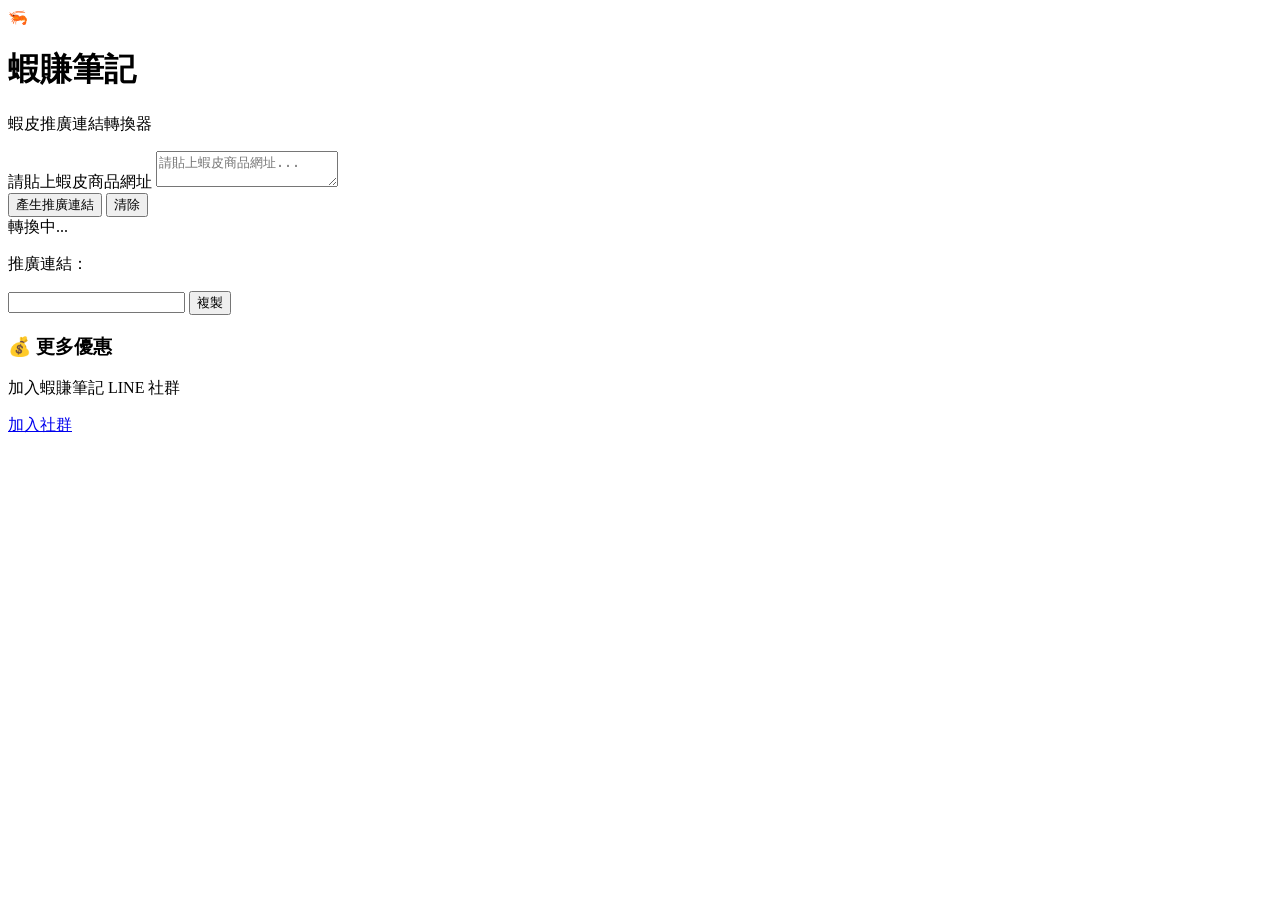
==== index.html @ cfafa2fb "Create index.html" ====
<!DOCTYPE html>
<html lang="zh-Hant">

<head>

    <meta charset="UTF-8">

    <meta
        name="viewport"
        content="width=device-width, initial-scale=1.0"
    >

    <title>蝦賺筆記｜推廣連結轉換器</title>

    <link rel="stylesheet" href="style.css">

</head>


<body>

<div class="container">

    <!-- Logo -->
    <div class="logo">
        🦐
    </div>


    <!-- 標題 -->
    <h1>
        蝦賺筆記
    </h1>

    <p class="subtitle">
        蝦皮推廣連結轉換器
    </p>


    <!-- 主要功能 -->
    <div class="card">

        <label for="urlInput">
            請貼上蝦皮商品網址
        </label>


        <textarea
            id="urlInput"
            placeholder="請貼上蝦皮商品網址..."
        ></textarea>


        <div class="buttons">

            <button
                id="convertBtn"
                class="primary"
            >
                產生推廣連結
            </button>


            <button
                id="clearBtn"
                class="secondary"
            >
                清除
            </button>

        </div>


        <!-- 載入中 -->
        <div
            id="loading"
            class="loading"
        >
            轉換中...
        </div>


        <!-- 錯誤 -->
        <div
            id="error"
            class="error"
        ></div>


        <!-- 結果 -->
        <div
            id="result"
            class="result"
        >

            <p>
                推廣連結：
            </p>


            <div class="resultBox">

                <input
                    id="resultUrl"
                    readonly
                >


                <button
                    id="copyBtn"
                >
                    複製
                </button>

            </div>

        </div>

    </div>


    <!-- LINE 社群 -->
    <div class="community">

        <h3>
            💰 更多優惠
        </h3>

        <p>
            加入蝦賺筆記 LINE 社群
        </p>


        <a
            href="#"
            target="_blank"
        >
            加入社群
        </a>

    </div>

</div>


<script src="script.js"></script>

</body>

</html>
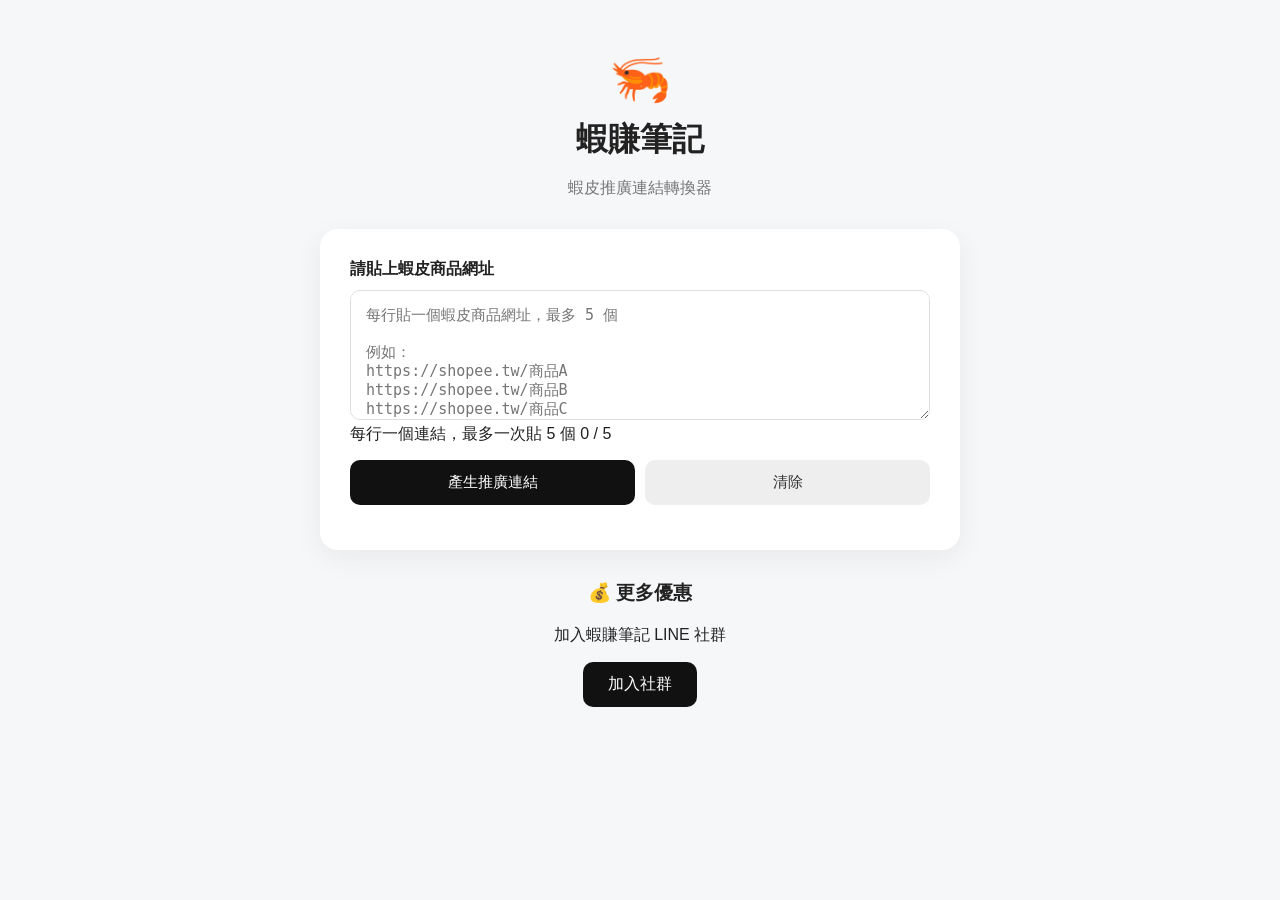
==== commit e5465c65: "Update index.html" ====
--- a/index.html
+++ b/index.html
@@ -10,7 +10,7 @@
         content="width=device-width, initial-scale=1.0"
     >
 
-    <title>蝦賺筆記｜推廣連結轉換器</title>
+    <title>蝦賺筆記｜蝦皮推廣連結轉換器</title>
 
     <link rel="stylesheet" href="style.css">
 
@@ -19,131 +19,136 @@
 
 <body>
 
-<div class="container">
+    <main class="container">
 
-    <!-- Logo -->
-    <div class="logo">
-        🦐
-    </div>
-
-
-    <!-- 標題 -->
-    <h1>
-        蝦賺筆記
-    </h1>
-
-    <p class="subtitle">
-        蝦皮推廣連結轉換器
-    </p>
-
-
-    <!-- 主要功能 -->
-    <div class="card">
-
-        <label for="urlInput">
-            請貼上蝦皮商品網址
-        </label>
-
-
-        <textarea
-            id="urlInput"
-            placeholder="請貼上蝦皮商品網址..."
-        ></textarea>
-
-
-        <div class="buttons">
-
-            <button
-                id="convertBtn"
-                class="primary"
-            >
-                產生推廣連結
-            </button>
-
-
-            <button
-                id="clearBtn"
-                class="secondary"
-            >
-                清除
-            </button>
-
+        <!-- Logo -->
+        <div class="logo">
+            🦐
         </div>
 
 
-        <!-- 載入中 -->
-        <div
-            id="loading"
-            class="loading"
-        >
-            轉換中...
-        </div>
+        <!-- 標題 -->
+        <h1>
+            蝦賺筆記
+        </h1>
 
 
-        <!-- 錯誤 -->
-        <div
-            id="error"
-            class="error"
-        ></div>
+        <p class="subtitle">
+            蝦皮推廣連結轉換器
+        </p>
 
 
-        <!-- 結果 -->
-        <div
-            id="result"
-            class="result"
-        >
+        <!-- 主要卡片 -->
+        <section class="card">
 
-            <p>
-                推廣連結：
-            </p>
+            <label for="urlInput">
+                請貼上蝦皮商品網址
+            </label>
 
 
-            <div class="resultBox">
+            <textarea
+                id="urlInput"
+                placeholder="每行貼一個蝦皮商品網址，最多 5 個&#10;&#10;例如：&#10;https://shopee.tw/商品A&#10;https://shopee.tw/商品B&#10;https://shopee.tw/商品C"
+            ></textarea>
 
-                <input
-                    id="resultUrl"
-                    readonly
+
+            <!-- 網址數量 -->
+            <div class="input-hint">
+
+                <span>
+                    每行一個連結，最多一次貼 5 個
+                </span>
+
+                <span id="linkCount">
+                    0 / 5
+                </span>
+
+            </div>
+
+
+            <!-- 按鈕 -->
+            <div class="buttons">
+
+                <button
+                    id="convertBtn"
+                    class="primary"
                 >
+                    產生推廣連結
+                </button>
 
 
                 <button
-                    id="copyBtn"
+                    id="clearBtn"
+                    class="secondary"
                 >
-                    複製
+                    清除
                 </button>
 
             </div>
 
-        </div>
 
-    </div>
+            <!-- 載入中 -->
+            <div
+                id="loading"
+                class="loading"
+            >
+                <div class="spinner"></div>
+
+                <span>
+                    轉換中...
+                </span>
+
+            </div>
 
 
-    <!-- LINE 社群 -->
-    <div class="community">
-
-        <h3>
-            💰 更多優惠
-        </h3>
-
-        <p>
-            加入蝦賺筆記 LINE 社群
-        </p>
+            <!-- 錯誤訊息 -->
+            <div
+                id="error"
+                class="error"
+            ></div>
 
 
-        <a
-            href="#"
-            target="_blank"
-        >
-            加入社群
-        </a>
+            <!-- 結果 -->
+            <div
+                id="result"
+                class="result"
+            ></div>
 
-    </div>
-
-</div>
+        </section>
 
 
-<script src="script.js"></script>
+        <!-- LINE 社群 -->
+        <section class="community">
+
+            <h3>
+                💰 更多優惠
+            </h3>
+
+
+            <p>
+                加入蝦賺筆記 LINE 社群
+            </p>
+
+
+            <!--
+                之後把 href="#"
+                改成你的 LINE 社群網址
+            -->
+
+            <a
+                href="#"
+                target="_blank"
+                rel="noopener noreferrer"
+            >
+                加入社群
+            </a>
+
+        </section>
+
+    </main>
+
+
+    <script src="script.js"></script>
 
 </body>
 
--- a/style.css
+++ b/style.css
@@ -0,0 +1,274 @@
+* {
+    box-sizing: border-box;
+}
+
+
+body {
+
+    margin: 0;
+
+    font-family:
+        Arial,
+        "Noto Sans TC",
+        sans-serif;
+
+    background: #f6f7f9;
+
+    color: #222;
+}
+
+
+.container {
+
+    width: 100%;
+
+    max-width: 680px;
+
+    margin: 0 auto;
+
+    padding: 50px 20px;
+}
+
+
+/* Logo */
+
+.logo {
+
+    text-align: center;
+
+    font-size: 50px;
+}
+
+
+/* 標題 */
+
+h1 {
+
+    text-align: center;
+
+    margin: 10px 0 5px;
+}
+
+
+.subtitle {
+
+    text-align: center;
+
+    color: #777;
+
+    margin-bottom: 30px;
+}
+
+
+/* 卡片 */
+
+.card {
+
+    background: white;
+
+    padding: 30px;
+
+    border-radius: 18px;
+
+    box-shadow:
+        0 8px 30px
+        rgba(0,0,0,0.06);
+}
+
+
+label {
+
+    display: block;
+
+    margin-bottom: 10px;
+
+    font-weight: bold;
+}
+
+
+/* 輸入框 */
+
+textarea {
+
+    width: 100%;
+
+    min-height: 130px;
+
+    resize: vertical;
+
+    padding: 15px;
+
+    border: 1px solid #ddd;
+
+    border-radius: 10px;
+
+    font-size: 15px;
+
+    outline: none;
+}
+
+
+textarea:focus {
+
+    border-color: #999;
+}
+
+
+/* 按鈕 */
+
+.buttons {
+
+    display: flex;
+
+    gap: 10px;
+
+    margin-top: 15px;
+}
+
+
+button {
+
+    border: none;
+
+    cursor: pointer;
+
+    padding: 13px 20px;
+
+    border-radius: 10px;
+
+    font-size: 15px;
+
+    flex: 1;
+}
+
+
+.primary {
+
+    background: #111;
+
+    color: white;
+}
+
+
+.secondary {
+
+    background: #eee;
+
+    color: #333;
+}
+
+
+/* Loading */
+
+.loading {
+
+    display: none;
+
+    margin-top: 20px;
+
+    text-align: center;
+
+    color: #777;
+}
+
+
+/* 結果 */
+
+.result {
+
+    display: none;
+
+    margin-top: 25px;
+}
+
+
+.resultBox {
+
+    display: flex;
+
+    gap: 8px;
+}
+
+
+.resultBox input {
+
+    flex: 1;
+
+    padding: 12px;
+
+    border: 1px solid #ddd;
+
+    border-radius: 8px;
+
+    min-width: 0;
+}
+
+
+.resultBox button {
+
+    flex: 0 0 80px;
+
+    background: #111;
+
+    color: white;
+}
+
+
+/* 錯誤 */
+
+.error {
+
+    color: #d00;
+
+    margin-top: 15px;
+}
+
+
+/* LINE */
+
+.community {
+
+    text-align: center;
+
+    margin-top: 30px;
+}
+
+
+.community a {
+
+    display: inline-block;
+
+    padding: 12px 25px;
+
+    background: #111;
+
+    color: white;
+
+    text-decoration: none;
+
+    border-radius: 10px;
+}
+
+
+/* 手機版 */
+
+@media (max-width: 600px) {
+
+    .container {
+
+        padding: 30px 15px;
+    }
+
+
+    .card {
+
+        padding: 20px;
+    }
+
+
+    .buttons {
+
+        flex-direction: column;
+    }
+
+}
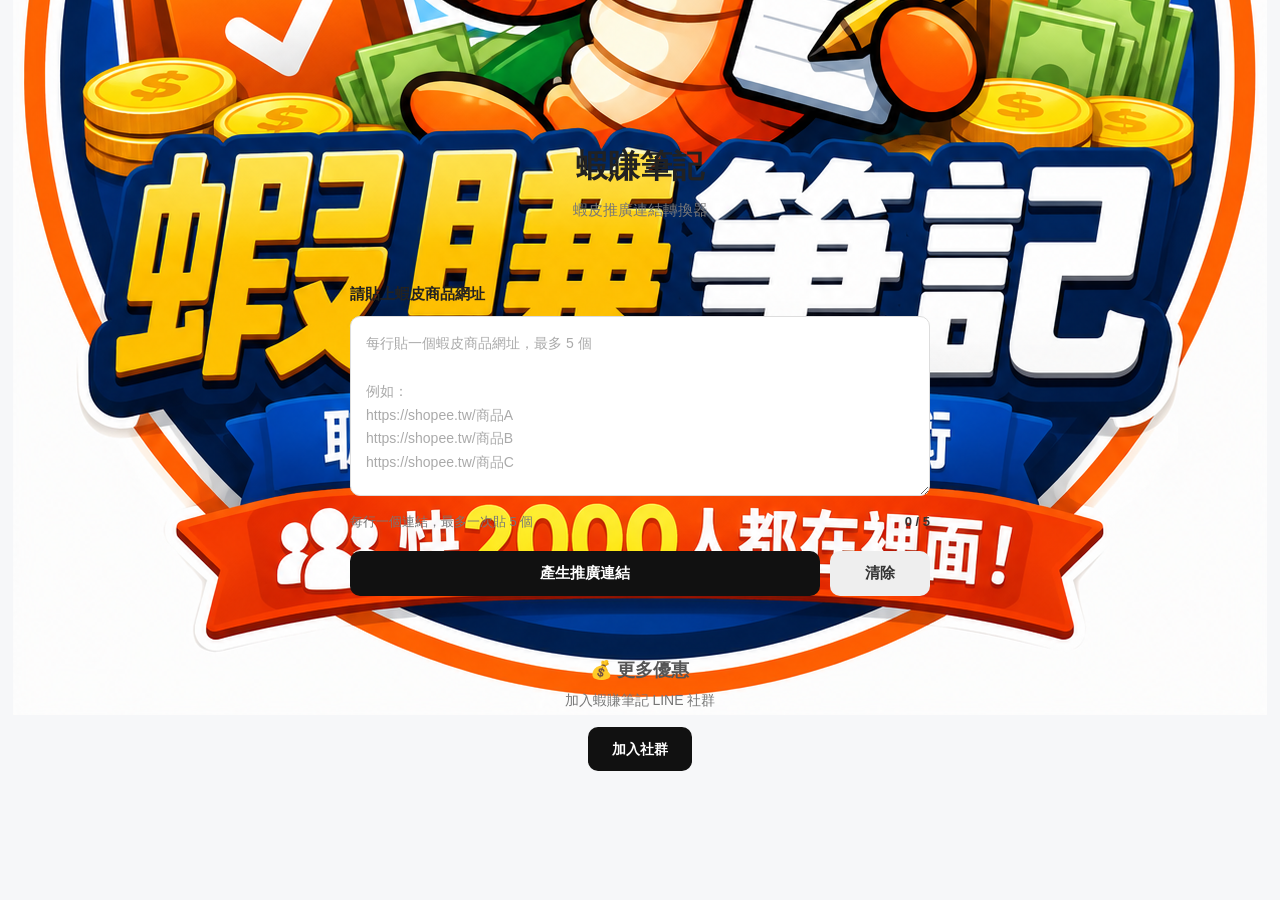
==== commit 4c504e89: "Update index.html" ====
--- a/index.html
+++ b/index.html
@@ -22,9 +22,12 @@
     <main class="container">
 
         <!-- Logo -->
-        <div class="logo">
-            🦐
-        </div>
+      <div class="logo">
+    <img
+        src="3718ece7-c7e1-4d12-a52c-10998a1e6859.png"
+        alt="蝦賺筆記"
+    >
+</div>
 
 
         <!-- 標題 -->
--- a/style.css
+++ b/style.css
@@ -1,5 +1,14 @@
+/* =========================
+   基本設定
+========================= */
+
 * {
     box-sizing: border-box;
+}
+
+
+html {
+    scroll-behavior: smooth;
 }
 
 
@@ -10,13 +19,20 @@
     font-family:
         Arial,
         "Noto Sans TC",
+        "Microsoft JhengHei",
         sans-serif;
 
     background: #f6f7f9;
 
     color: #222;
-}
-
+
+    line-height: 1.6;
+}
+
+
+/* =========================
+   主容器
+========================= */
 
 .container {
 
@@ -26,41 +42,71 @@
 
     margin: 0 auto;
 
-    padding: 50px 20px;
-}
-
-
-/* Logo */
+    padding: 50px 20px 60px;
+}
+
+
+/* =========================
+   Logo
+========================= */
 
 .logo {
 
+    width: 76px;
+
+    height: 76px;
+
+    margin: 0 auto 15px;
+
+    display: flex;
+
+    align-items: center;
+
+    justify-content: center;
+
+    background: white;
+
+    border-radius: 50%;
+
+    font-size: 42px;
+
+    box-shadow:
+        0 8px 25px
+        rgba(0, 0, 0, 0.08);
+}
+
+
+/* =========================
+   標題
+========================= */
+
+h1 {
+
     text-align: center;
 
-    font-size: 50px;
-}
-
-
-/* 標題 */
-
-h1 {
+    margin: 0;
+
+    font-size: 32px;
+
+    font-weight: 700;
+}
+
+
+.subtitle {
 
     text-align: center;
 
-    margin: 10px 0 5px;
-}
-
-
-.subtitle {
-
-    text-align: center;
+    margin: 6px 0 30px;
 
     color: #777;
 
-    margin-bottom: 30px;
-}
-
-
-/* 卡片 */
+    font-size: 15px;
+}
+
+
+/* =========================
+   主要卡片
+========================= */
 
 .card {
 
@@ -72,9 +118,13 @@
 
     box-shadow:
         0 8px 30px
-        rgba(0,0,0,0.06);
-}
-
+        rgba(0, 0, 0, 0.06);
+}
+
+
+/* =========================
+   Label
+========================= */
 
 label {
 
@@ -82,187 +132,452 @@
 
     margin-bottom: 10px;
 
-    font-weight: bold;
-}
-
-
-/* 輸入框 */
+    font-size: 15px;
+
+    font-weight: 700;
+}
+
+
+/* =========================
+   輸入框
+========================= */
 
 textarea {
 
     width: 100%;
 
-    min-height: 130px;
+    min-height: 180px;
+
+    padding: 15px;
 
     resize: vertical;
 
-    padding: 15px;
-
     border: 1px solid #ddd;
 
     border-radius: 10px;
 
+    outline: none;
+
+    background: #fff;
+
+    color: #222;
+
+    font-family:
+        Arial,
+        "Noto Sans TC",
+        "Microsoft JhengHei",
+        sans-serif;
+
+    font-size: 14px;
+
+    line-height: 1.7;
+
+    transition:
+        border-color 0.2s,
+        box-shadow 0.2s;
+}
+
+
+textarea::placeholder {
+
+    color: #aaa;
+}
+
+
+textarea:focus {
+
+    border-color: #999;
+
+    box-shadow:
+        0 0 0 3px
+        rgba(0, 0, 0, 0.04);
+}
+
+
+/* =========================
+   網址數量提示
+========================= */
+
+.input-hint {
+
+    display: flex;
+
+    align-items: center;
+
+    justify-content: space-between;
+
+    gap: 10px;
+
+    margin-top: 8px;
+
+    color: #777;
+
+    font-size: 13px;
+}
+
+
+#linkCount {
+
+    flex-shrink: 0;
+
+    font-weight: 700;
+
+    color: #333;
+}
+
+
+/* =========================
+   按鈕區
+========================= */
+
+.buttons {
+
+    display: flex;
+
+    gap: 10px;
+
+    margin-top: 18px;
+}
+
+
+button {
+
+    border: none;
+
+    cursor: pointer;
+
+    padding: 13px 20px;
+
+    border-radius: 10px;
+
+    font-family: inherit;
+
     font-size: 15px;
 
+    font-weight: 600;
+
+    transition:
+        opacity 0.2s,
+        transform 0.1s;
+}
+
+
+button:hover {
+
+    opacity: 0.88;
+}
+
+
+button:active {
+
+    transform: scale(0.98);
+}
+
+
+/* 主要按鈕 */
+
+.primary {
+
+    flex: 1;
+
+    background: #111;
+
+    color: white;
+}
+
+
+/* 次要按鈕 */
+
+.secondary {
+
+    flex: 0 0 100px;
+
+    background: #eee;
+
+    color: #333;
+}
+
+
+/* =========================
+   Loading
+========================= */
+
+.loading {
+
+    display: none;
+
+    align-items: center;
+
+    justify-content: center;
+
+    gap: 10px;
+
+    margin-top: 22px;
+
+    color: #777;
+
+    font-size: 14px;
+}
+
+
+.spinner {
+
+    width: 18px;
+
+    height: 18px;
+
+    border: 2px solid #ddd;
+
+    border-top-color: #333;
+
+    border-radius: 50%;
+
+    animation:
+        spin 0.8s linear infinite;
+}
+
+
+@keyframes spin {
+
+    from {
+        transform: rotate(0deg);
+    }
+
+    to {
+        transform: rotate(360deg);
+    }
+
+}
+
+
+/* =========================
+   錯誤訊息
+========================= */
+
+.error {
+
+    display: none;
+
+    margin-top: 18px;
+
+    padding: 12px 14px;
+
+    border-radius: 8px;
+
+    background: #fff0f0;
+
+    color: #d00000;
+
+    font-size: 14px;
+}
+
+
+/* =========================
+   結果區
+========================= */
+
+.result {
+
+    display: none;
+
+    margin-top: 25px;
+
+    padding-top: 20px;
+
+    border-top: 1px solid #eee;
+}
+
+
+.result-title {
+
+    margin: 0 0 15px;
+
+    font-size: 15px;
+
+    font-weight: 700;
+}
+
+
+/* =========================
+   單一結果
+========================= */
+
+.resultItem {
+
+    display: flex;
+
+    align-items: center;
+
+    gap: 8px;
+
+    margin-bottom: 10px;
+}
+
+
+.resultItem input {
+
+    flex: 1;
+
+    min-width: 0;
+
+    padding: 12px;
+
+    border: 1px solid #ddd;
+
+    border-radius: 8px;
+
+    background: #f9f9f9;
+
+    color: #333;
+
+    font-family: inherit;
+
+    font-size: 13px;
+
     outline: none;
 }
 
 
-textarea:focus {
-
-    border-color: #999;
-}
-
-
-/* 按鈕 */
-
-.buttons {
-
-    display: flex;
-
-    gap: 10px;
-
-    margin-top: 15px;
-}
-
-
-button {
-
-    border: none;
-
-    cursor: pointer;
-
-    padding: 13px 20px;
+.resultItem button {
+
+    flex: 0 0 75px;
+
+    padding: 12px 10px;
+
+    background: #111;
+
+    color: white;
+
+    font-size: 13px;
+}
+
+
+/* =========================
+   全部複製
+========================= */
+
+.copyAll {
+
+    width: 100%;
+
+    margin-top: 5px;
+
+    background: #111;
+
+    color: white;
+}
+
+
+/* =========================
+   LINE 社群
+========================= */
+
+.community {
+
+    text-align: center;
+
+    margin-top: 30px;
+
+    color: #555;
+}
+
+
+.community h3 {
+
+    margin: 0 0 5px;
+
+    font-size: 18px;
+}
+
+
+.community p {
+
+    margin: 0 0 15px;
+
+    font-size: 14px;
+
+    color: #777;
+}
+
+
+.community a {
+
+    display: inline-block;
+
+    padding: 11px 24px;
 
     border-radius: 10px;
 
-    font-size: 15px;
-
-    flex: 1;
-}
-
-
-.primary {
-
     background: #111;
 
     color: white;
-}
-
-
-.secondary {
-
-    background: #eee;
-
-    color: #333;
-}
-
-
-/* Loading */
-
-.loading {
-
-    display: none;
-
-    margin-top: 20px;
-
-    text-align: center;
-
-    color: #777;
-}
-
-
-/* 結果 */
-
-.result {
-
-    display: none;
-
-    margin-top: 25px;
-}
-
-
-.resultBox {
-
-    display: flex;
-
-    gap: 8px;
-}
-
-
-.resultBox input {
-
-    flex: 1;
-
-    padding: 12px;
-
-    border: 1px solid #ddd;
-
-    border-radius: 8px;
-
-    min-width: 0;
-}
-
-
-.resultBox button {
-
-    flex: 0 0 80px;
-
-    background: #111;
-
-    color: white;
-}
-
-
-/* 錯誤 */
-
-.error {
-
-    color: #d00;
-
-    margin-top: 15px;
-}
-
-
-/* LINE */
-
-.community {
-
-    text-align: center;
-
-    margin-top: 30px;
-}
-
-
-.community a {
-
-    display: inline-block;
-
-    padding: 12px 25px;
-
-    background: #111;
-
-    color: white;
 
     text-decoration: none;
 
-    border-radius: 10px;
-}
-
-
-/* 手機版 */
+    font-size: 14px;
+
+    font-weight: 600;
+
+    transition: opacity 0.2s;
+}
+
+
+.community a:hover {
+
+    opacity: 0.85;
+}
+
+
+/* =========================
+   手機版
+========================= */
 
 @media (max-width: 600px) {
 
     .container {
 
-        padding: 30px 15px;
+        padding:
+            30px
+            15px
+            50px;
+    }
+
+
+    .logo {
+
+        width: 68px;
+
+        height: 68px;
+
+        font-size: 36px;
+    }
+
+
+    h1 {
+
+        font-size: 28px;
+    }
+
+
+    .subtitle {
+
+        margin-bottom: 24px;
     }
 
 
     .card {
 
         padding: 20px;
+
+        border-radius: 15px;
+    }
+
+
+    textarea {
+
+        min-height: 170px;
+
+        font-size: 14px;
     }
 
 
@@ -271,4 +586,41 @@
         flex-direction: column;
     }
 
-}
+
+    .primary,
+    .secondary {
+
+        flex: none;
+
+        width: 100%;
+    }
+
+
+    .input-hint {
+
+        align-items: flex-start;
+
+        font-size: 12px;
+    }
+
+
+    .resultItem {
+
+        flex-direction: column;
+
+        align-items: stretch;
+    }
+
+
+    .resultItem input {
+
+        width: 100%;
+    }
+
+
+    .resultItem button {
+
+        width: 100%;
+    }
+
+}
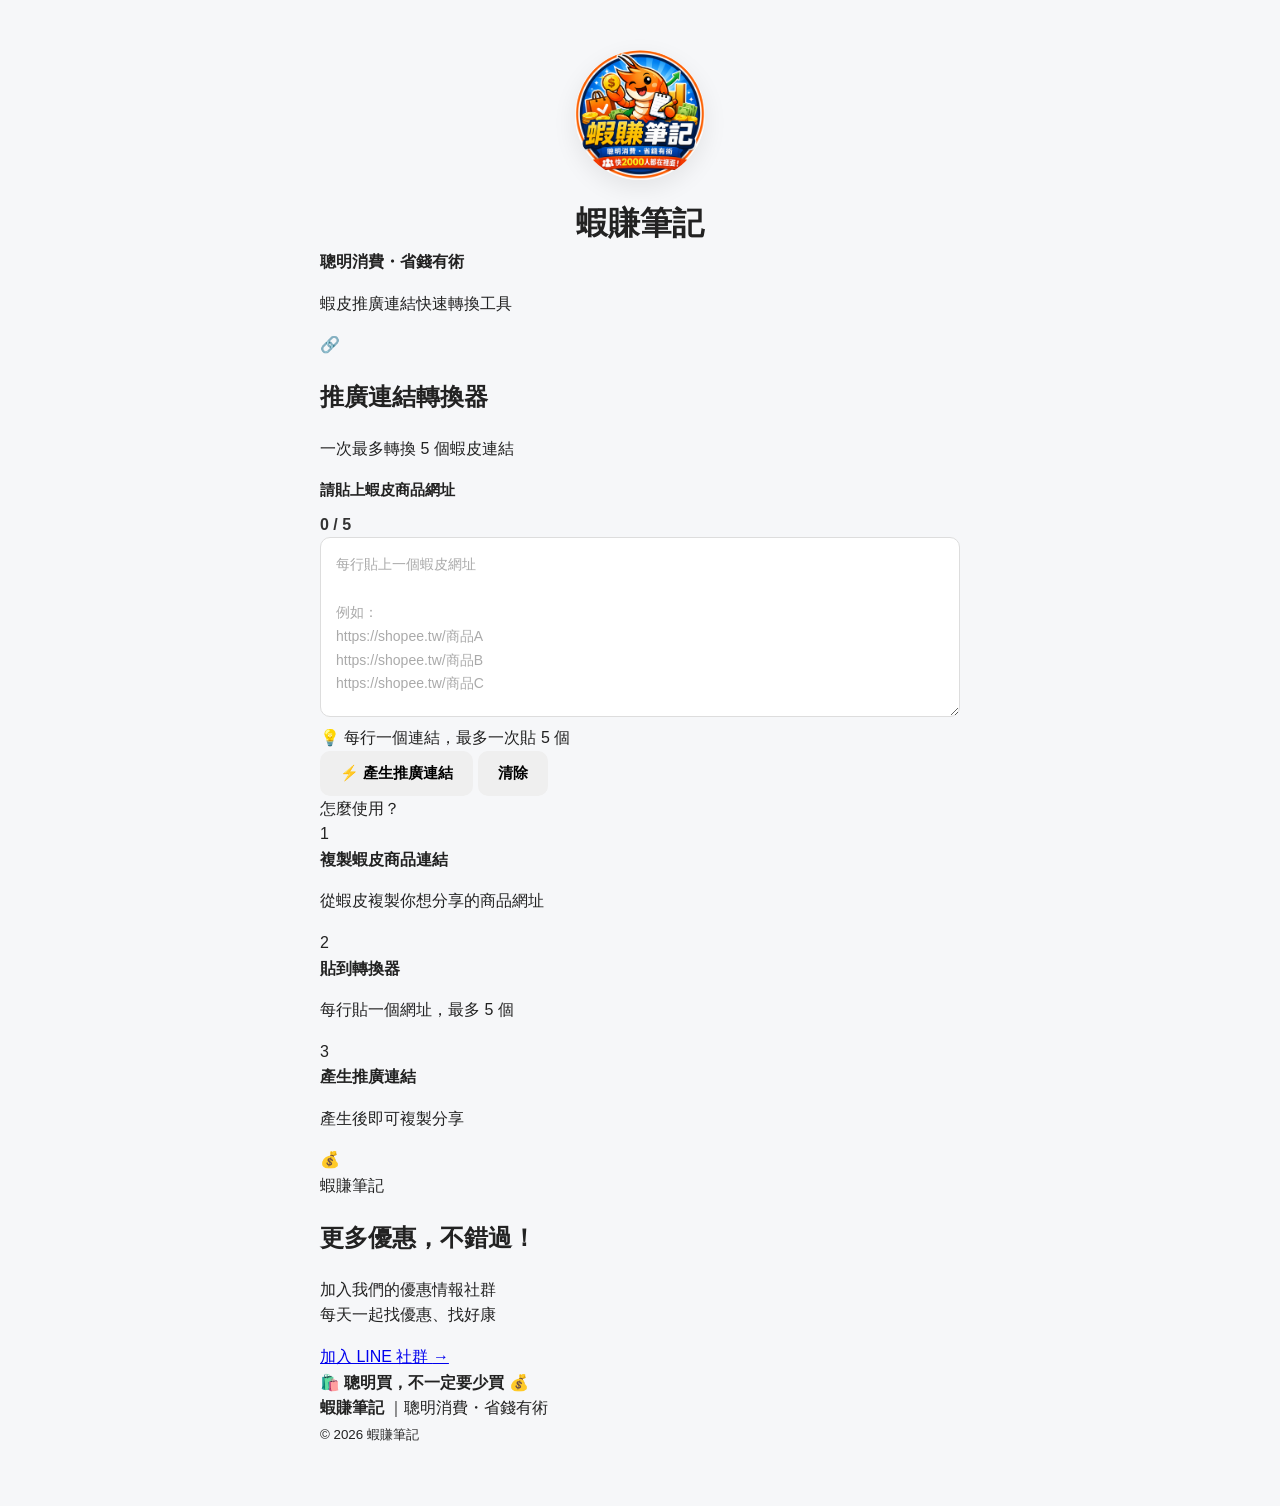
==== commit 06e08552: "Update index.html" ====
--- a/index.html
+++ b/index.html
@@ -10,144 +10,425 @@
         content="width=device-width, initial-scale=1.0"
     >
 
+    <meta
+        name="description"
+        content="蝦賺筆記｜聰明消費・省錢有術"
+    >
+
     <title>蝦賺筆記｜蝦皮推廣連結轉換器</title>
 
-    <link rel="stylesheet" href="style.css">
+    <link
+        rel="stylesheet"
+        href="style.css"
+    >
 
 </head>
 
 
 <body>
 
+
+    <!-- =========================
+         頂部背景裝飾
+    ========================== -->
+
+    <div class="top-decoration">
+
+        <div class="circle circle-1"></div>
+
+        <div class="circle circle-2"></div>
+
+    </div>
+
+
     <main class="container">
 
-        <!-- Logo -->
-      <div class="logo">
-    <img
-        src="3718ece7-c7e1-4d12-a52c-10998a1e6859.png"
-        alt="蝦賺筆記"
-    >
-</div>
-
-
-        <!-- 標題 -->
-        <h1>
-            蝦賺筆記
-        </h1>
-
-
-        <p class="subtitle">
-            蝦皮推廣連結轉換器
-        </p>
-
-
-        <!-- 主要卡片 -->
-        <section class="card">
-
-            <label for="urlInput">
-                請貼上蝦皮商品網址
-            </label>
-
-
-            <textarea
-                id="urlInput"
-                placeholder="每行貼一個蝦皮商品網址，最多 5 個&#10;&#10;例如：&#10;https://shopee.tw/商品A&#10;https://shopee.tw/商品B&#10;https://shopee.tw/商品C"
-            ></textarea>
-
-
-            <!-- 網址數量 -->
-            <div class="input-hint">
-
-                <span>
+
+        <!-- =========================
+             品牌區
+        ========================== -->
+
+        <header class="brand">
+
+
+            <div class="logo">
+
+                <img
+                    src="3718ece7-c7e1-4d12-a52c-10998a1e6859.png"
+                    alt="蝦賺筆記"
+                >
+
+            </div>
+
+
+            <h1>
+                蝦賺筆記
+            </h1>
+
+
+            <div class="brand-line">
+
+                <span></span>
+
+                <strong>
+                    聰明消費・省錢有術
+                </strong>
+
+                <span></span>
+
+            </div>
+
+
+            <p class="description">
+                蝦皮推廣連結快速轉換工具
+            </p>
+
+
+        </header>
+
+
+        <!-- =========================
+             主工具
+        ========================== -->
+
+        <section class="tool-card">
+
+
+            <!-- 卡片標題 -->
+
+            <div class="card-header">
+
+
+                <div class="card-icon">
+                    🔗
+                </div>
+
+
+                <div>
+
+                    <h2>
+                        推廣連結轉換器
+                    </h2>
+
+                    <p>
+                        一次最多轉換 5 個蝦皮連結
+                    </p>
+
+                </div>
+
+
+            </div>
+
+
+            <!-- =========================
+                 輸入區
+            ========================== -->
+
+            <div class="input-section">
+
+
+                <div class="label-row">
+
+                    <label for="urlInput">
+
+                        請貼上蝦皮商品網址
+
+                    </label>
+
+
+                    <span
+                        id="linkCount"
+                        class="counter"
+                    >
+                        0 / 5
+                    </span>
+
+                </div>
+
+
+                <textarea
+                    id="urlInput"
+                    placeholder="每行貼上一個蝦皮網址
+
+例如：
+https://shopee.tw/商品A
+https://shopee.tw/商品B
+https://shopee.tw/商品C"
+                ></textarea>
+
+
+                <div class="input-tip">
+
+                    💡
                     每行一個連結，最多一次貼 5 個
-                </span>
-
-                <span id="linkCount">
-                    0 / 5
-                </span>
-
-            </div>
-
-
-            <!-- 按鈕 -->
-            <div class="buttons">
+
+                </div>
+
+
+            </div>
+
+
+            <!-- =========================
+                 按鈕
+            ========================== -->
+
+            <div class="button-row">
+
 
                 <button
                     id="convertBtn"
-                    class="primary"
+                    class="convert-btn"
+                    type="button"
                 >
+
+                    <span class="btn-icon">
+                        ⚡
+                    </span>
+
                     產生推廣連結
+
                 </button>
 
 
                 <button
                     id="clearBtn"
-                    class="secondary"
+                    class="clear-btn"
+                    type="button"
                 >
+
                     清除
+
                 </button>
 
-            </div>
-
-
-            <!-- 載入中 -->
+
+            </div>
+
+
+            <!-- =========================
+                 Loading
+            ========================== -->
+
             <div
                 id="loading"
                 class="loading"
             >
+
                 <div class="spinner"></div>
 
                 <span>
-                    轉換中...
+                    正在處理連結...
                 </span>
 
             </div>
 
 
-            <!-- 錯誤訊息 -->
+            <!-- =========================
+                 錯誤
+            ========================== -->
+
             <div
                 id="error"
                 class="error"
             ></div>
 
 
-            <!-- 結果 -->
+            <!-- =========================
+                 結果
+            ========================== -->
+
             <div
                 id="result"
                 class="result"
             ></div>
 
+
         </section>
 
 
-        <!-- LINE 社群 -->
-        <section class="community">
-
-            <h3>
-                💰 更多優惠
-            </h3>
-
-
-            <p>
-                加入蝦賺筆記 LINE 社群
-            </p>
-
-
-            <!--
-                之後把 href="#"
-                改成你的 LINE 社群網址
-            -->
-
-            <a
-                href="#"
-                target="_blank"
-                rel="noopener noreferrer"
-            >
-                加入社群
-            </a>
+        <!-- =========================
+             使用流程
+        ========================== -->
+
+        <section class="steps">
+
+
+            <div class="section-title">
+
+                <span>
+                    怎麼使用？
+                </span>
+
+            </div>
+
+
+            <div class="step-list">
+
+
+                <div class="step">
+
+                    <div class="step-number">
+                        1
+                    </div>
+
+                    <div>
+
+                        <strong>
+                            複製蝦皮商品連結
+                        </strong>
+
+                        <p>
+                            從蝦皮複製你想分享的商品網址
+                        </p>
+
+                    </div>
+
+                </div>
+
+
+                <div class="step">
+
+                    <div class="step-number">
+                        2
+                    </div>
+
+                    <div>
+
+                        <strong>
+                            貼到轉換器
+                        </strong>
+
+                        <p>
+                            每行貼一個網址，最多 5 個
+                        </p>
+
+                    </div>
+
+                </div>
+
+
+                <div class="step">
+
+                    <div class="step-number">
+                        3
+                    </div>
+
+                    <div>
+
+                        <strong>
+                            產生推廣連結
+                        </strong>
+
+                        <p>
+                            產生後即可複製分享
+                        </p>
+
+                    </div>
+
+                </div>
+
+
+            </div>
+
 
         </section>
 
+
+        <!-- =========================
+             LINE 社群
+        ========================== -->
+
+        <section class="community-card">
+
+
+            <div class="community-icon">
+                💰
+            </div>
+
+
+            <div class="community-content">
+
+                <span class="community-tag">
+                    蝦賺筆記
+                </span>
+
+
+                <h2>
+                    更多優惠，不錯過！
+                </h2>
+
+
+                <p>
+                    加入我們的優惠情報社群<br>
+                    每天一起找優惠、找好康
+                </p>
+
+
+                <a
+                    id="communityLink"
+                    class="community-btn"
+                    href="#"
+                    target="_blank"
+                    rel="noopener noreferrer"
+                >
+
+                    加入 LINE 社群
+
+                    <span>
+                        →
+                    </span>
+
+                </a>
+
+            </div>
+
+
+        </section>
+
+
+        <!-- =========================
+             品牌標語
+        ========================== -->
+
+        <div class="brand-message">
+
+            <span>
+                🛍️
+            </span>
+
+            <strong>
+                聰明買，不一定要少買
+            </strong>
+
+            <span>
+                💰
+            </span>
+
+        </div>
+
+
+        <!-- =========================
+             Footer
+        ========================== -->
+
+        <footer>
+
+            <strong>
+                蝦賺筆記
+            </strong>
+
+            <span>
+                ｜聰明消費・省錢有術
+            </span>
+
+            <br>
+
+            <small>
+                © 2026 蝦賺筆記
+            </small>
+
+        </footer>
+
+
     </main>
 
 
--- a/style.css
+++ b/style.css
@@ -52,11 +52,11 @@
 
 .logo {
 
-    width: 76px;
-
-    height: 76px;
-
-    margin: 0 auto 15px;
+    width: 130px;
+
+    height: 130px;
+
+    margin: 0 auto 18px;
 
     display: flex;
 
@@ -64,15 +64,27 @@
 
     justify-content: center;
 
+    border-radius: 50%;
+
+    overflow: hidden;
+
     background: white;
-
-    border-radius: 50%;
-
-    font-size: 42px;
 
     box-shadow:
         0 8px 25px
         rgba(0, 0, 0, 0.08);
+}
+
+
+.logo img {
+
+    width: 100%;
+
+    height: 100%;
+
+    object-fit: cover;
+
+    display: block;
 }
 
 
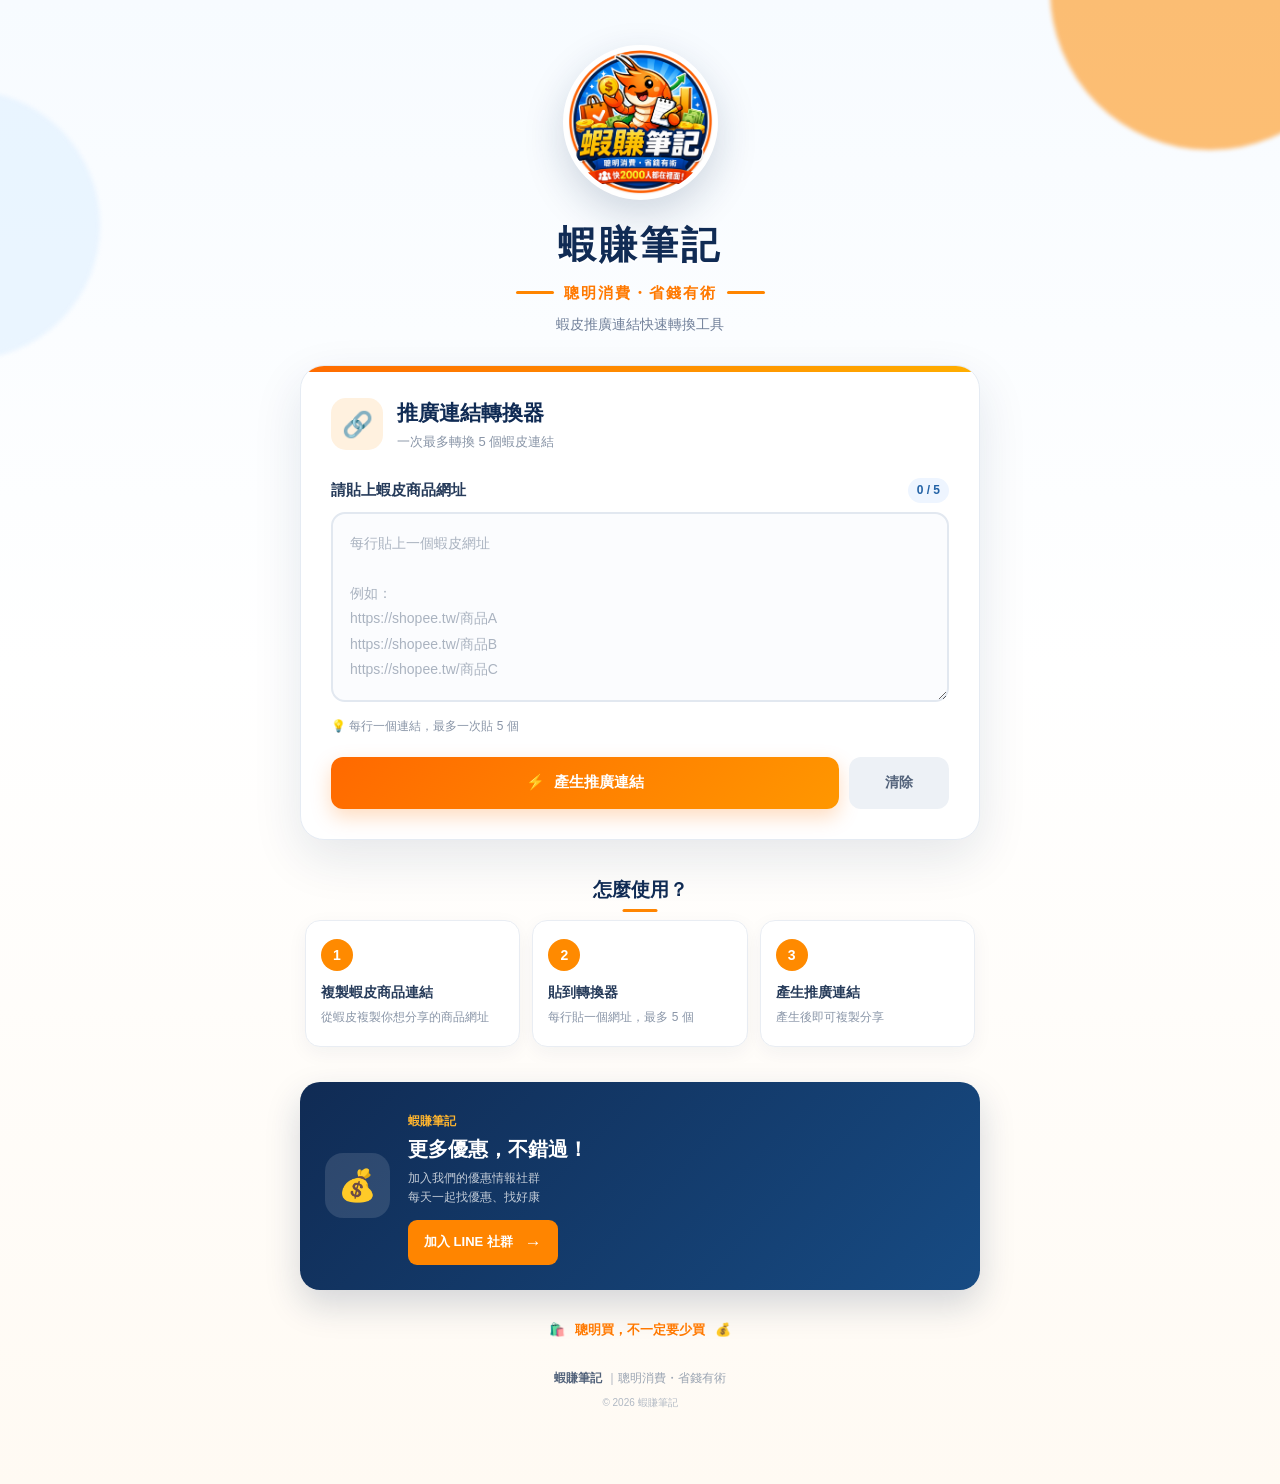
==== commit 2bffd458: "Update index.html" ====
--- a/index.html
+++ b/index.html
@@ -29,7 +29,7 @@
 
 
     <!-- =========================
-         頂部背景裝飾
+         背景裝飾
     ========================== -->
 
     <div class="top-decoration">
@@ -55,7 +55,7 @@
 
                 <img
                     src="3718ece7-c7e1-4d12-a52c-10998a1e6859.png"
-                    alt="蝦賺筆記"
+                    alt="蝦賺筆記 Logo"
                 >
 
             </div>
@@ -98,7 +98,6 @@
 
             <div class="card-header">
 
-
                 <div class="card-icon">
                     🔗
                 </div>
@@ -116,7 +115,6 @@
 
                 </div>
 
-
             </div>
 
 
@@ -130,9 +128,7 @@
                 <div class="label-row">
 
                     <label for="urlInput">
-
                         請貼上蝦皮商品網址
-
                     </label>
 
 
@@ -159,8 +155,7 @@
 
                 <div class="input-tip">
 
-                    💡
-                    每行一個連結，最多一次貼 5 個
+                    💡 每行一個連結，最多一次貼 5 個
 
                 </div>
 
@@ -347,6 +342,7 @@
 
             <div class="community-content">
 
+
                 <span class="community-tag">
                     蝦賺筆記
                 </span>
@@ -363,10 +359,15 @@
                 </p>
 
 
+                <!--
+                    LINE 社群網址
+                    直接寫在 HTML
+                    不依賴 JavaScript
+                -->
+
                 <a
-                    id="communityLink"
                     class="community-btn"
-                    href="#"
+                    href="https://reurl.cc/eVqV3W"
                     target="_blank"
                     rel="noopener noreferrer"
                 >
@@ -379,6 +380,7 @@
 
                 </a>
 
+
             </div>
 
 
@@ -386,7 +388,7 @@
 
 
         <!-- =========================
-             品牌標語
+             品牌訊息
         ========================== -->
 
         <div class="brand-message">
--- a/style.css
+++ b/style.css
@@ -1,6 +1,6 @@
-/* =========================
+/* ==================================================
    基本設定
-========================= */
+================================================== */
 
 * {
     box-sizing: border-box;
@@ -15,6 +15,8 @@
 body {
 
     margin: 0;
+
+    min-height: 100vh;
 
     font-family:
         Arial,
@@ -22,41 +24,187 @@
         "Microsoft JhengHei",
         sans-serif;
 
-    background: #f6f7f9;
-
-    color: #222;
+    color: #102b54;
+
+    background:
+        linear-gradient(
+            180deg,
+            #f7fbff 0%,
+            #ffffff 45%,
+            #fffaf3 100%
+        );
 
     line-height: 1.6;
-}
-
-
-/* =========================
+
+    overflow-x: hidden;
+}
+
+
+/* ==================================================
+   背景裝飾
+================================================== */
+
+.top-decoration {
+
+    position: fixed;
+
+    top: 0;
+
+    left: 0;
+
+    width: 100%;
+
+    height: 420px;
+
+    pointer-events: none;
+
+    overflow: hidden;
+
+    z-index: -1;
+}
+
+
+.circle {
+
+    position: absolute;
+
+    border-radius: 50%;
+
+    filter: blur(2px);
+
+    opacity: 0.55;
+}
+
+
+.circle-1 {
+
+    width: 320px;
+
+    height: 320px;
+
+    top: -170px;
+
+    right: -90px;
+
+    background:
+        #ff8a00;
+}
+
+
+.circle-2 {
+
+    width: 270px;
+
+    height: 270px;
+
+    top: 90px;
+
+    left: -170px;
+
+    background:
+        #dceeff;
+}
+
+
+/* ==================================================
    主容器
-========================= */
+================================================== */
 
 .container {
 
     width: 100%;
 
-    max-width: 680px;
+    max-width: 720px;
 
     margin: 0 auto;
 
-    padding: 50px 20px 60px;
-}
-
-
-/* =========================
+    padding:
+        45px
+        20px
+        70px;
+}
+
+
+/* ==================================================
+   品牌區
+================================================== */
+
+.brand {
+
+    text-align: center;
+
+    margin-bottom: 30px;
+}
+
+
+/* ==================================================
    Logo
-========================= */
+================================================== */
 
 .logo {
 
-    width: 130px;
-
-    height: 130px;
-
-    margin: 0 auto 18px;
+    width: 155px;
+
+    height: 155px;
+
+    margin:
+        0 auto
+        15px;
+
+    border-radius: 50%;
+
+    overflow: hidden;
+
+    background: #ffffff;
+
+    box-shadow:
+        0 15px 40px
+        rgba(16, 43, 84, 0.18);
+
+    border:
+        5px solid
+        #ffffff;
+}
+
+
+.logo img {
+
+    width: 100%;
+
+    height: 100%;
+
+    display: block;
+
+    object-fit: cover;
+}
+
+
+/* ==================================================
+   品牌名稱
+================================================== */
+
+.brand h1 {
+
+    margin: 0;
+
+    color: #102b54;
+
+    font-size: 38px;
+
+    font-weight: 900;
+
+    letter-spacing: 3px;
+
+    text-shadow:
+        0 2px 0 #ffffff;
+}
+
+
+/* ==================================================
+   品牌標語
+================================================== */
+
+.brand-line {
 
     display: flex;
 
@@ -64,575 +212,1123 @@
 
     justify-content: center;
 
-    border-radius: 50%;
+    gap: 10px;
+
+    margin-top: 5px;
+}
+
+
+.brand-line span {
+
+    width: 38px;
+
+    height: 3px;
+
+    border-radius: 5px;
+
+    background:
+        #ff8500;
+}
+
+
+.brand-line strong {
+
+    color: #ff7900;
+
+    font-size: 15px;
+
+    letter-spacing: 2px;
+}
+
+
+.description {
+
+    margin:
+        8px
+        0
+        0;
+
+    color: #71809a;
+
+    font-size: 14px;
+}
+
+
+/* ==================================================
+   主工具卡片
+================================================== */
+
+.tool-card {
+
+    position: relative;
+
+    padding: 30px;
+
+    background: #ffffff;
+
+    border-radius: 24px;
+
+    border:
+        1px solid
+        #e5ebf3;
+
+    box-shadow:
+        0 18px 50px
+        rgba(16, 43, 84, 0.11);
 
     overflow: hidden;
-
-    background: white;
-
-    box-shadow:
-        0 8px 25px
-        rgba(0, 0, 0, 0.08);
-}
-
-
-.logo img {
+}
+
+
+/* 卡片上方橘色裝飾 */
+
+.tool-card::before {
+
+    content: "";
+
+    position: absolute;
+
+    top: 0;
+
+    left: 0;
 
     width: 100%;
 
-    height: 100%;
-
-    object-fit: cover;
-
-    display: block;
-}
-
-
-/* =========================
-   標題
-========================= */
-
-h1 {
-
-    text-align: center;
+    height: 6px;
+
+    background:
+        linear-gradient(
+            90deg,
+            #ff6b00,
+            #ffae00
+        );
+}
+
+
+/* ==================================================
+   卡片標題
+================================================== */
+
+.card-header {
+
+    display: flex;
+
+    align-items: center;
+
+    gap: 14px;
+
+    margin-bottom: 25px;
+}
+
+
+.card-icon {
+
+    width: 52px;
+
+    height: 52px;
+
+    flex-shrink: 0;
+
+    display: flex;
+
+    align-items: center;
+
+    justify-content: center;
+
+    border-radius: 15px;
+
+    background:
+        #fff1df;
+
+    font-size: 25px;
+}
+
+
+.card-header h2 {
 
     margin: 0;
 
-    font-size: 32px;
+    color: #102b54;
+
+    font-size: 21px;
+
+    font-weight: 800;
+}
+
+
+.card-header p {
+
+    margin:
+        2px
+        0
+        0;
+
+    color: #8995a7;
+
+    font-size: 13px;
+}
+
+
+/* ==================================================
+   Label
+================================================== */
+
+.label-row {
+
+    display: flex;
+
+    align-items: center;
+
+    justify-content: space-between;
+
+    margin-bottom: 9px;
+}
+
+
+label {
+
+    color: #263b5a;
+
+    font-size: 15px;
+
+    font-weight: 800;
+}
+
+
+.counter {
+
+    padding:
+        3px
+        9px;
+
+    border-radius: 20px;
+
+    background:
+        #eef5ff;
+
+    color: #2463a6;
+
+    font-size: 12px;
 
     font-weight: 700;
 }
 
 
-.subtitle {
-
-    text-align: center;
-
-    margin: 6px 0 30px;
-
-    color: #777;
-
-    font-size: 15px;
-}
-
-
-/* =========================
-   主要卡片
-========================= */
-
-.card {
-
-    background: white;
-
-    padding: 30px;
-
-    border-radius: 18px;
-
-    box-shadow:
-        0 8px 30px
-        rgba(0, 0, 0, 0.06);
-}
-
-
-/* =========================
-   Label
-========================= */
-
-label {
-
-    display: block;
-
-    margin-bottom: 10px;
-
-    font-size: 15px;
-
-    font-weight: 700;
-}
-
-
-/* =========================
+/* ==================================================
    輸入框
-========================= */
+================================================== */
 
 textarea {
 
     width: 100%;
 
-    min-height: 180px;
-
-    padding: 15px;
+    min-height: 190px;
+
+    padding: 17px;
 
     resize: vertical;
 
-    border: 1px solid #ddd;
-
-    border-radius: 10px;
-
     outline: none;
 
-    background: #fff;
-
-    color: #222;
-
-    font-family:
-        Arial,
-        "Noto Sans TC",
-        "Microsoft JhengHei",
-        sans-serif;
+    border:
+        2px solid
+        #e2e8f0;
+
+    border-radius: 14px;
+
+    background:
+        #fbfcfe;
+
+    color: #263b5a;
+
+    font-family: inherit;
 
     font-size: 14px;
 
-    line-height: 1.7;
+    line-height: 1.8;
 
     transition:
         border-color 0.2s,
-        box-shadow 0.2s;
+        box-shadow 0.2s,
+        background 0.2s;
 }
 
 
 textarea::placeholder {
 
-    color: #aaa;
+    color: #aab3c0;
 }
 
 
 textarea:focus {
 
-    border-color: #999;
+    border-color:
+        #ff8a00;
+
+    background: #ffffff;
 
     box-shadow:
-        0 0 0 3px
-        rgba(0, 0, 0, 0.04);
-}
-
-
-/* =========================
-   網址數量提示
-========================= */
-
-.input-hint {
+        0 0 0 4px
+        rgba(255, 138, 0, 0.10);
+}
+
+
+/* ==================================================
+   輸入提示
+================================================== */
+
+.input-tip {
+
+    margin-top: 8px;
+
+    color: #8995a7;
+
+    font-size: 12px;
+}
+
+
+/* ==================================================
+   按鈕
+================================================== */
+
+.button-row {
 
     display: flex;
 
+    gap: 10px;
+
+    margin-top: 20px;
+}
+
+
+button {
+
+    border: none;
+
+    cursor: pointer;
+
+    font-family: inherit;
+
+    font-weight: 800;
+
+    transition:
+        transform 0.15s,
+        box-shadow 0.15s,
+        opacity 0.15s;
+}
+
+
+button:hover {
+
+    transform:
+        translateY(-1px);
+}
+
+
+button:active {
+
+    transform:
+        translateY(1px);
+}
+
+
+/* ==================================================
+   主要按鈕
+================================================== */
+
+.convert-btn {
+
+    flex: 1;
+
+    min-height: 52px;
+
+    border-radius: 12px;
+
+    background:
+        linear-gradient(
+            135deg,
+            #ff6900,
+            #ff9700
+        );
+
+    color: #ffffff;
+
+    font-size: 15px;
+
+    box-shadow:
+        0 8px 20px
+        rgba(255, 115, 0, 0.25);
+}
+
+
+.convert-btn:hover {
+
+    box-shadow:
+        0 10px 25px
+        rgba(255, 115, 0, 0.35);
+}
+
+
+.btn-icon {
+
+    margin-right: 5px;
+}
+
+
+/* ==================================================
+   清除
+================================================== */
+
+.clear-btn {
+
+    width: 100px;
+
+    border-radius: 12px;
+
+    background:
+        #edf1f6;
+
+    color: #52627a;
+
+    font-size: 14px;
+}
+
+
+/* ==================================================
+   Loading
+================================================== */
+
+.loading {
+
+    display: none;
+
     align-items: center;
 
-    justify-content: space-between;
+    justify-content: center;
 
     gap: 10px;
 
-    margin-top: 8px;
-
-    color: #777;
+    margin-top: 20px;
+
+    color: #71809a;
 
     font-size: 13px;
 }
 
 
-#linkCount {
+.spinner {
+
+    width: 19px;
+
+    height: 19px;
+
+    border:
+        3px solid
+        #e5eaf0;
+
+    border-top-color:
+        #ff7800;
+
+    border-radius: 50%;
+
+    animation:
+        spin
+        0.8s
+        linear
+        infinite;
+}
+
+
+@keyframes spin {
+
+    to {
+
+        transform:
+            rotate(360deg);
+
+    }
+
+}
+
+
+/* ==================================================
+   錯誤
+================================================== */
+
+.error {
+
+    display: none;
+
+    margin-top: 18px;
+
+    padding:
+        12px
+        14px;
+
+    border:
+        1px solid
+        #ffd0c7;
+
+    border-radius: 10px;
+
+    background:
+        #fff3f0;
+
+    color: #d33c24;
+
+    font-size: 13px;
+}
+
+
+/* ==================================================
+   結果
+================================================== */
+
+.result {
+
+    display: none;
+
+    margin-top: 25px;
+
+    padding-top: 22px;
+
+    border-top:
+        1px solid
+        #edf0f4;
+}
+
+
+.result-title {
+
+    margin:
+        0
+        0
+        13px;
+
+    color: #102b54;
+
+    font-size: 15px;
+
+    font-weight: 800;
+}
+
+
+.resultItem {
+
+    display: flex;
+
+    gap: 8px;
+
+    margin-bottom: 10px;
+}
+
+
+.resultItem input {
+
+    flex: 1;
+
+    min-width: 0;
+
+    padding:
+        12px
+        13px;
+
+    border:
+        1px solid
+        #dfe5ed;
+
+    border-radius: 9px;
+
+    background:
+        #f8fafc;
+
+    color: #52627a;
+
+    font-family: inherit;
+
+    font-size: 12px;
+
+    outline: none;
+}
+
+
+.resultItem button {
+
+    width: 75px;
+
+    border-radius: 9px;
+
+    background:
+        #102b54;
+
+    color: #ffffff;
+
+    font-size: 12px;
+}
+
+
+.copyAll {
+
+    width: 100%;
+
+    margin-top: 5px;
+
+    padding: 13px;
+
+    border-radius: 10px;
+
+    background:
+        #102b54;
+
+    color: #ffffff;
+}
+
+
+/* ==================================================
+   使用流程
+================================================== */
+
+.steps {
+
+    margin-top: 35px;
+
+    padding:
+        0
+        5px;
+}
+
+
+.section-title {
+
+    margin-bottom: 15px;
+
+    text-align: center;
+}
+
+
+.section-title span {
+
+    position: relative;
+
+    display: inline-block;
+
+    color: #102b54;
+
+    font-size: 19px;
+
+    font-weight: 900;
+}
+
+
+.section-title span::after {
+
+    content: "";
+
+    position: absolute;
+
+    left: 50%;
+
+    bottom: -7px;
+
+    width: 35px;
+
+    height: 3px;
+
+    transform:
+        translateX(-50%);
+
+    border-radius: 5px;
+
+    background:
+        #ff8500;
+}
+
+
+.step-list {
+
+    display: grid;
+
+    grid-template-columns:
+        repeat(3, 1fr);
+
+    gap: 12px;
+}
+
+
+.step {
+
+    padding: 18px 15px;
+
+    border-radius: 15px;
+
+    background: #ffffff;
+
+    border:
+        1px solid
+        #e9edf3;
+
+    box-shadow:
+        0 6px 20px
+        rgba(16, 43, 84, 0.05);
+}
+
+
+.step-number {
+
+    width: 32px;
+
+    height: 32px;
+
+    display: flex;
+
+    align-items: center;
+
+    justify-content: center;
+
+    margin-bottom: 10px;
+
+    border-radius: 50%;
+
+    background:
+        #ff8a00;
+
+    color: #ffffff;
+
+    font-size: 14px;
+
+    font-weight: 900;
+}
+
+
+.step strong {
+
+    display: block;
+
+    color: #263b5a;
+
+    font-size: 14px;
+}
+
+
+.step p {
+
+    margin:
+        5px
+        0
+        0;
+
+    color: #8a96a8;
+
+    font-size: 12px;
+
+    line-height: 1.6;
+}
+
+
+/* ==================================================
+   社群
+================================================== */
+
+.community-card {
+
+    display: flex;
+
+    align-items: center;
+
+    gap: 18px;
+
+    margin-top: 35px;
+
+    padding: 25px;
+
+    border-radius: 20px;
+
+    background:
+        linear-gradient(
+            135deg,
+            #102b54,
+            #174b83
+        );
+
+    box-shadow:
+        0 15px 35px
+        rgba(16, 43, 84, 0.18);
+}
+
+
+.community-icon {
+
+    width: 65px;
+
+    height: 65px;
 
     flex-shrink: 0;
 
-    font-weight: 700;
-
-    color: #333;
-}
-
-
-/* =========================
-   按鈕區
-========================= */
-
-.buttons {
-
     display: flex;
 
+    align-items: center;
+
+    justify-content: center;
+
+    border-radius: 18px;
+
+    background:
+        rgba(255,255,255,0.12);
+
+    font-size: 31px;
+}
+
+
+.community-content {
+
+    flex: 1;
+}
+
+
+.community-tag {
+
+    display: inline-block;
+
+    margin-bottom: 2px;
+
+    color: #ffb52e;
+
+    font-size: 12px;
+
+    font-weight: 800;
+}
+
+
+.community-content h2 {
+
+    margin: 0;
+
+    color: #ffffff;
+
+    font-size: 20px;
+}
+
+
+.community-content p {
+
+    margin:
+        4px
+        0
+        13px;
+
+    color:
+        rgba(255,255,255,0.75);
+
+    font-size: 12px;
+}
+
+
+.community-btn {
+
+    display: inline-flex;
+
+    align-items: center;
+
+    gap: 12px;
+
+    padding:
+        9px
+        16px;
+
+    border-radius: 9px;
+
+    background:
+        #ff8500;
+
+    color: #ffffff;
+
+    text-decoration: none;
+
+    font-size: 13px;
+
+    font-weight: 800;
+
+    transition:
+        transform 0.15s,
+        background 0.15s;
+}
+
+
+.community-btn:hover {
+
+    transform:
+        translateY(-1px);
+
+    background:
+        #ff9d25;
+}
+
+
+.community-btn span {
+
+    font-size: 17px;
+}
+
+
+/* ==================================================
+   品牌訊息
+================================================== */
+
+.brand-message {
+
+    display: flex;
+
+    align-items: center;
+
+    justify-content: center;
+
     gap: 10px;
 
-    margin-top: 18px;
-}
-
-
-button {
-
-    border: none;
-
-    cursor: pointer;
-
-    padding: 13px 20px;
-
-    border-radius: 10px;
-
-    font-family: inherit;
-
-    font-size: 15px;
-
-    font-weight: 600;
-
-    transition:
-        opacity 0.2s,
-        transform 0.1s;
-}
-
-
-button:hover {
-
-    opacity: 0.88;
-}
-
-
-button:active {
-
-    transform: scale(0.98);
-}
-
-
-/* 主要按鈕 */
-
-.primary {
-
-    flex: 1;
-
-    background: #111;
-
-    color: white;
-}
-
-
-/* 次要按鈕 */
-
-.secondary {
-
-    flex: 0 0 100px;
-
-    background: #eee;
-
-    color: #333;
-}
-
-
-/* =========================
-   Loading
-========================= */
-
-.loading {
-
-    display: none;
-
-    align-items: center;
-
-    justify-content: center;
-
-    gap: 10px;
-
-    margin-top: 22px;
-
-    color: #777;
-
-    font-size: 14px;
-}
-
-
-.spinner {
-
-    width: 18px;
-
-    height: 18px;
-
-    border: 2px solid #ddd;
-
-    border-top-color: #333;
-
-    border-radius: 50%;
-
-    animation:
-        spin 0.8s linear infinite;
-}
-
-
-@keyframes spin {
-
-    from {
-        transform: rotate(0deg);
-    }
-
-    to {
-        transform: rotate(360deg);
-    }
-
-}
-
-
-/* =========================
-   錯誤訊息
-========================= */
-
-.error {
-
-    display: none;
-
-    margin-top: 18px;
-
-    padding: 12px 14px;
-
-    border-radius: 8px;
-
-    background: #fff0f0;
-
-    color: #d00000;
-
-    font-size: 14px;
-}
-
-
-/* =========================
-   結果區
-========================= */
-
-.result {
-
-    display: none;
+    margin-top: 30px;
+
+    color: #7a8799;
+
+    font-size: 13px;
+}
+
+
+.brand-message strong {
+
+    color: #ff7900;
+}
+
+
+/* ==================================================
+   Footer
+================================================== */
+
+footer {
 
     margin-top: 25px;
 
-    padding-top: 20px;
-
-    border-top: 1px solid #eee;
-}
-
-
-.result-title {
-
-    margin: 0 0 15px;
-
-    font-size: 15px;
-
-    font-weight: 700;
-}
-
-
-/* =========================
-   單一結果
-========================= */
-
-.resultItem {
-
-    display: flex;
-
-    align-items: center;
-
-    gap: 8px;
-
-    margin-bottom: 10px;
-}
-
-
-.resultItem input {
-
-    flex: 1;
-
-    min-width: 0;
-
-    padding: 12px;
-
-    border: 1px solid #ddd;
-
-    border-radius: 8px;
-
-    background: #f9f9f9;
-
-    color: #333;
-
-    font-family: inherit;
-
-    font-size: 13px;
-
-    outline: none;
-}
-
-
-.resultItem button {
-
-    flex: 0 0 75px;
-
-    padding: 12px 10px;
-
-    background: #111;
-
-    color: white;
-
-    font-size: 13px;
-}
-
-
-/* =========================
-   全部複製
-========================= */
-
-.copyAll {
-
-    width: 100%;
-
-    margin-top: 5px;
-
-    background: #111;
-
-    color: white;
-}
-
-
-/* =========================
-   LINE 社群
-========================= */
-
-.community {
-
     text-align: center;
 
-    margin-top: 30px;
-
-    color: #555;
-}
-
-
-.community h3 {
-
-    margin: 0 0 5px;
-
-    font-size: 18px;
-}
-
-
-.community p {
-
-    margin: 0 0 15px;
-
-    font-size: 14px;
-
-    color: #777;
-}
-
-
-.community a {
-
-    display: inline-block;
-
-    padding: 11px 24px;
-
-    border-radius: 10px;
-
-    background: #111;
-
-    color: white;
-
-    text-decoration: none;
-
-    font-size: 14px;
-
-    font-weight: 600;
-
-    transition: opacity 0.2s;
-}
-
-
-.community a:hover {
-
-    opacity: 0.85;
-}
-
-
-/* =========================
+    color: #9ba5b3;
+
+    font-size: 12px;
+
+    line-height: 2;
+}
+
+
+footer strong {
+
+    color: #52627a;
+}
+
+
+footer small {
+
+    color: #b0b8c3;
+}
+
+
+/* ==================================================
    手機版
-========================= */
+================================================== */
 
 @media (max-width: 600px) {
+
 
     .container {
 
         padding:
             30px
-            15px
+            14px
             50px;
     }
 
 
     .logo {
 
-        width: 68px;
-
-        height: 68px;
-
-        font-size: 36px;
-    }
-
-
-    h1 {
+        width: 125px;
+
+        height: 125px;
+    }
+
+
+    .brand h1 {
+
+        font-size: 31px;
+
+        letter-spacing: 2px;
+    }
+
+
+    .brand-line strong {
+
+        font-size: 13px;
+    }
+
+
+    .brand-line span {
+
+        width: 25px;
+    }
+
+
+    .tool-card {
+
+        padding: 21px;
+
+        border-radius: 20px;
+    }
+
+
+    .card-header h2 {
+
+        font-size: 18px;
+    }
+
+
+    .card-icon {
+
+        width: 45px;
+
+        height: 45px;
+
+        font-size: 21px;
+    }
+
+
+    textarea {
+
+        min-height: 180px;
+    }
+
+
+    .button-row {
+
+        flex-direction: column;
+    }
+
+
+    .convert-btn,
+    .clear-btn {
+
+        width: 100%;
+
+        min-height: 50px;
+    }
+
+
+    .step-list {
+
+        grid-template-columns: 1fr;
+    }
+
+
+    .step {
+
+        display: flex;
+
+        align-items: center;
+
+        gap: 13px;
+
+        padding: 15px;
+    }
+
+
+    .step-number {
+
+        flex-shrink: 0;
+
+        margin-bottom: 0;
+    }
+
+
+    .step p {
+
+        margin-top: 2px;
+    }
+
+
+    .community-card {
+
+        align-items: flex-start;
+
+        padding: 20px;
+
+        gap: 13px;
+    }
+
+
+    .community-icon {
+
+        width: 50px;
+
+        height: 50px;
+
+        font-size: 24px;
+    }
+
+
+    .community-content h2 {
+
+        font-size: 17px;
+    }
+
+
+    .community-content p {
+
+        font-size: 11px;
+    }
+
+
+    .resultItem {
+
+        flex-direction: column;
+    }
+
+
+    .resultItem input,
+    .resultItem button {
+
+        width: 100%;
+    }
+
+
+}
+
+
+/* ==================================================
+   超小螢幕
+================================================== */
+
+@media (max-width: 360px) {
+
+
+    .container {
+
+        padding-left: 10px;
+
+        padding-right: 10px;
+    }
+
+
+    .tool-card {
+
+        padding: 17px;
+    }
+
+
+    .logo {
+
+        width: 110px;
+
+        height: 110px;
+    }
+
+
+    .brand h1 {
 
         font-size: 28px;
     }
 
-
-    .subtitle {
-
-        margin-bottom: 24px;
-    }
-
-
-    .card {
-
-        padding: 20px;
-
-        border-radius: 15px;
-    }
-
-
-    textarea {
-
-        min-height: 170px;
-
-        font-size: 14px;
-    }
-
-
-    .buttons {
-
-        flex-direction: column;
-    }
-
-
-    .primary,
-    .secondary {
-
-        flex: none;
-
-        width: 100%;
-    }
-
-
-    .input-hint {
-
-        align-items: flex-start;
-
-        font-size: 12px;
-    }
-
-
-    .resultItem {
-
-        flex-direction: column;
-
-        align-items: stretch;
-    }
-
-
-    .resultItem input {
-
-        width: 100%;
-    }
-
-
-    .resultItem button {
-
-        width: 100%;
-    }
-
-}
+}
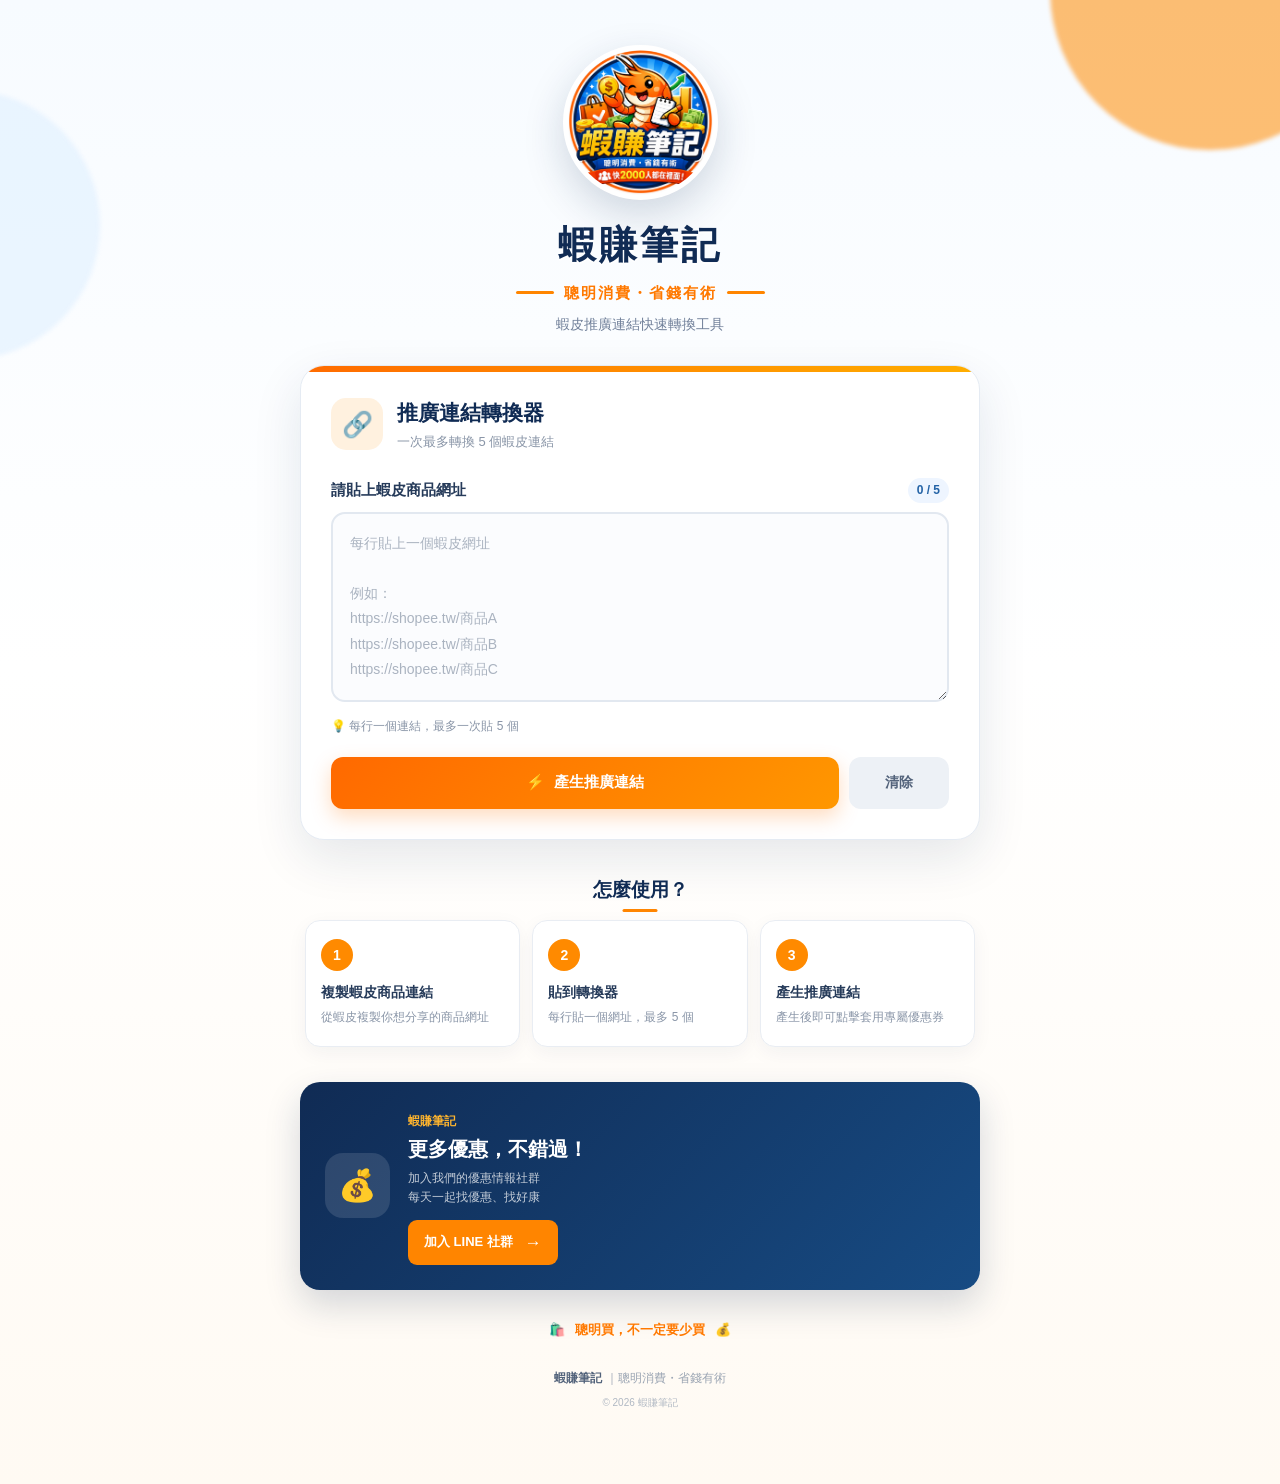
==== commit b3515bdf: "Update index.html" ====
--- a/index.html
+++ b/index.html
@@ -314,7 +314,7 @@
                         </strong>
 
                         <p>
-                            產生後即可複製分享
+                            產生後即可點擊套用專屬優惠券
                         </p>
 
                     </div>
--- a/style.css
+++ b/style.css
@@ -86,8 +86,7 @@
 
     right: -90px;
 
-    background:
-        #ff8a00;
+    background: #ff8a00;
 }
 
 
@@ -101,8 +100,7 @@
 
     left: -170px;
 
-    background:
-        #dceeff;
+    background: #dceeff;
 }
 
 
@@ -226,8 +224,7 @@
 
     border-radius: 5px;
 
-    background:
-        #ff8500;
+    background: #ff8500;
 }
 
 
@@ -279,8 +276,6 @@
     overflow: hidden;
 }
 
-
-/* 卡片上方橘色裝飾 */
 
 .tool-card::before {
 
@@ -337,8 +332,7 @@
 
     border-radius: 15px;
 
-    background:
-        #fff1df;
+    background: #fff1df;
 
     font-size: 25px;
 }
@@ -403,8 +397,7 @@
 
     border-radius: 20px;
 
-    background:
-        #eef5ff;
+    background: #eef5ff;
 
     color: #2463a6;
 
@@ -436,8 +429,7 @@
 
     border-radius: 14px;
 
-    background:
-        #fbfcfe;
+    background: #fbfcfe;
 
     color: #263b5a;
 
@@ -462,8 +454,7 @@
 
 textarea:focus {
 
-    border-color:
-        #ff8a00;
+    border-color: #ff8a00;
 
     background: #ffffff;
 
@@ -585,8 +576,7 @@
 
     border-radius: 12px;
 
-    background:
-        #edf1f6;
+    background: #edf1f6;
 
     color: #52627a;
 
@@ -671,8 +661,7 @@
 
     border-radius: 10px;
 
-    background:
-        #fff3f0;
+    background: #fff3f0;
 
     color: #d33c24;
 
@@ -739,8 +728,7 @@
 
     border-radius: 9px;
 
-    background:
-        #f8fafc;
+    background: #f8fafc;
 
     color: #52627a;
 
@@ -758,8 +746,7 @@
 
     border-radius: 9px;
 
-    background:
-        #102b54;
+    background: #102b54;
 
     color: #ffffff;
 
@@ -777,8 +764,7 @@
 
     border-radius: 10px;
 
-    background:
-        #102b54;
+    background: #102b54;
 
     color: #ffffff;
 }
@@ -839,8 +825,7 @@
 
     border-radius: 5px;
 
-    background:
-        #ff8500;
+    background: #ff8500;
 }
 
 
@@ -889,8 +874,7 @@
 
     border-radius: 50%;
 
-    background:
-        #ff8a00;
+    background: #ff8a00;
 
     color: #ffffff;
 
@@ -926,7 +910,7 @@
 
 
 /* ==================================================
-   社群
+   LINE 社群
 ================================================== */
 
 .community-card {
@@ -1037,8 +1021,7 @@
 
     border-radius: 9px;
 
-    background:
-        #ff8500;
+    background: #ff8500;
 
     color: #ffffff;
 
@@ -1059,8 +1042,7 @@
     transform:
         translateY(-1px);
 
-    background:
-        #ff9d25;
+    background: #ff9d25;
 }
 
 
@@ -1293,7 +1275,6 @@
         width: 100%;
     }
 
-
 }
 
 
